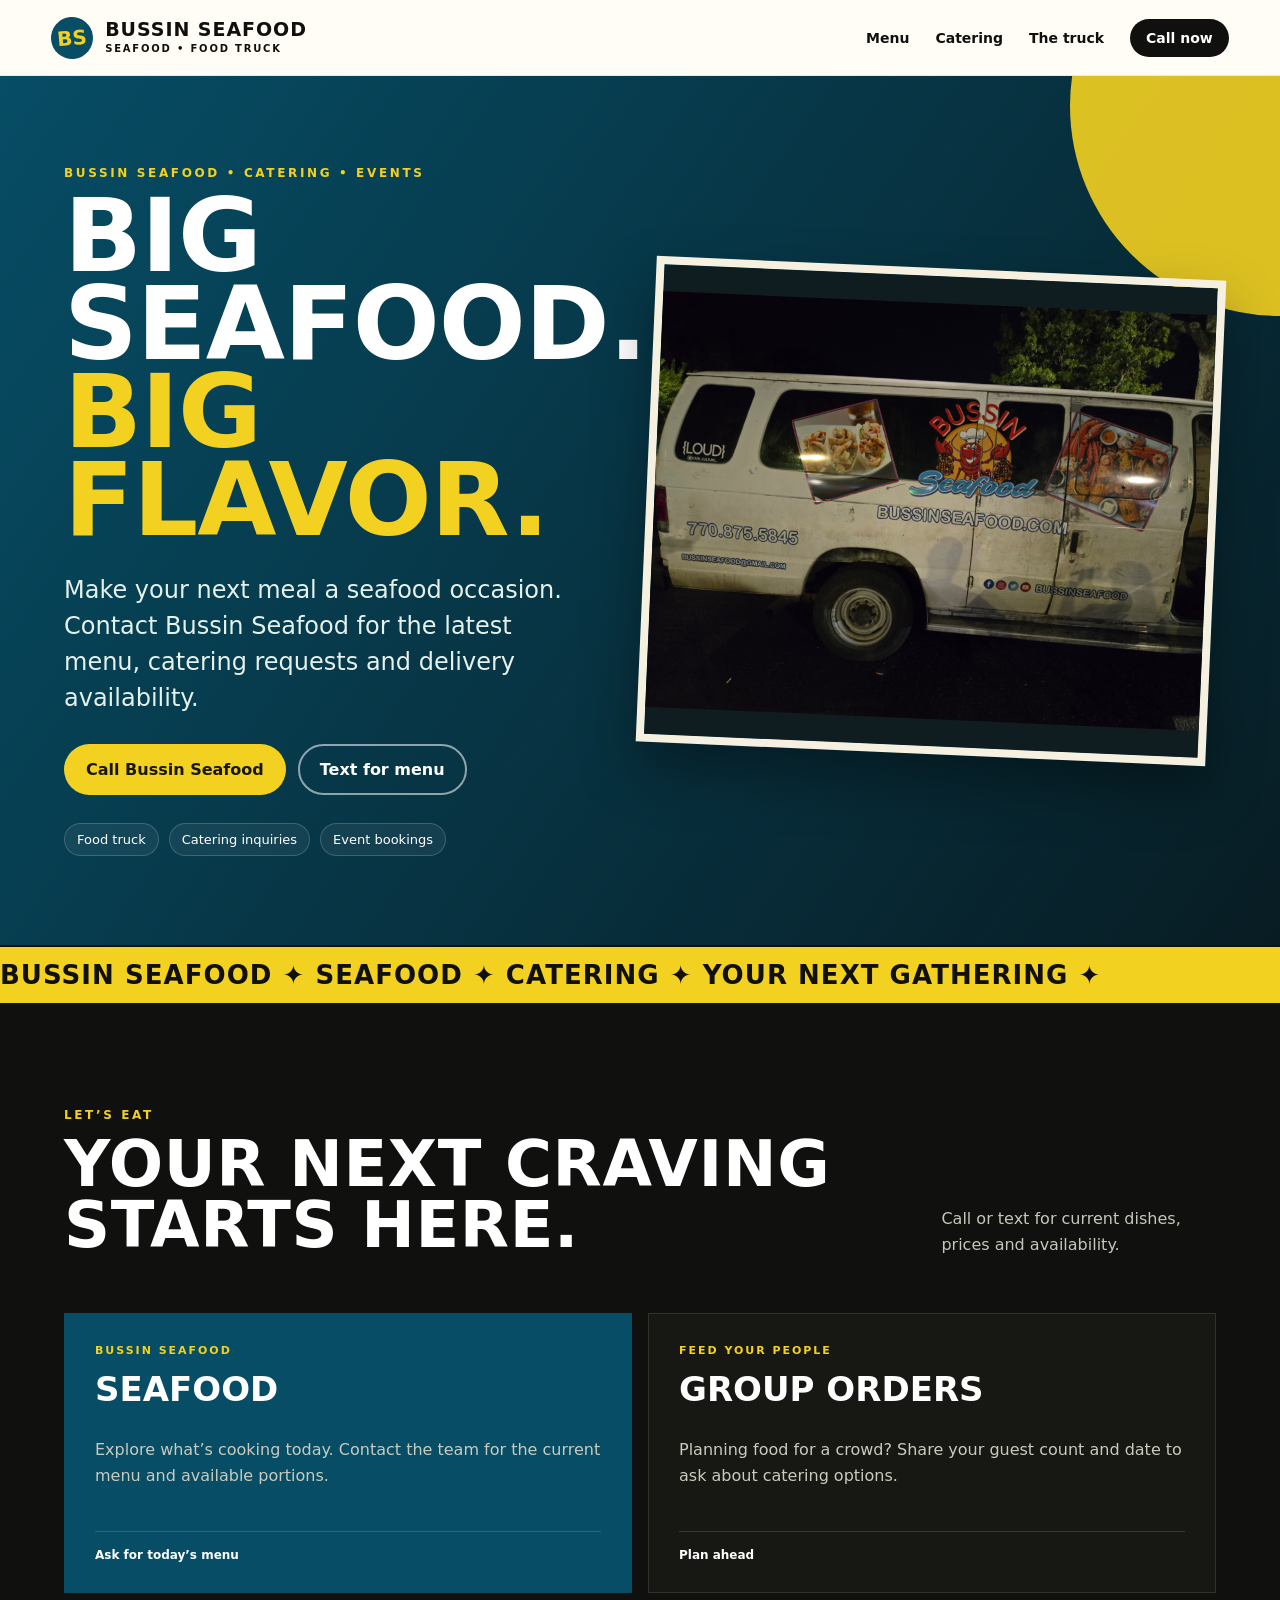
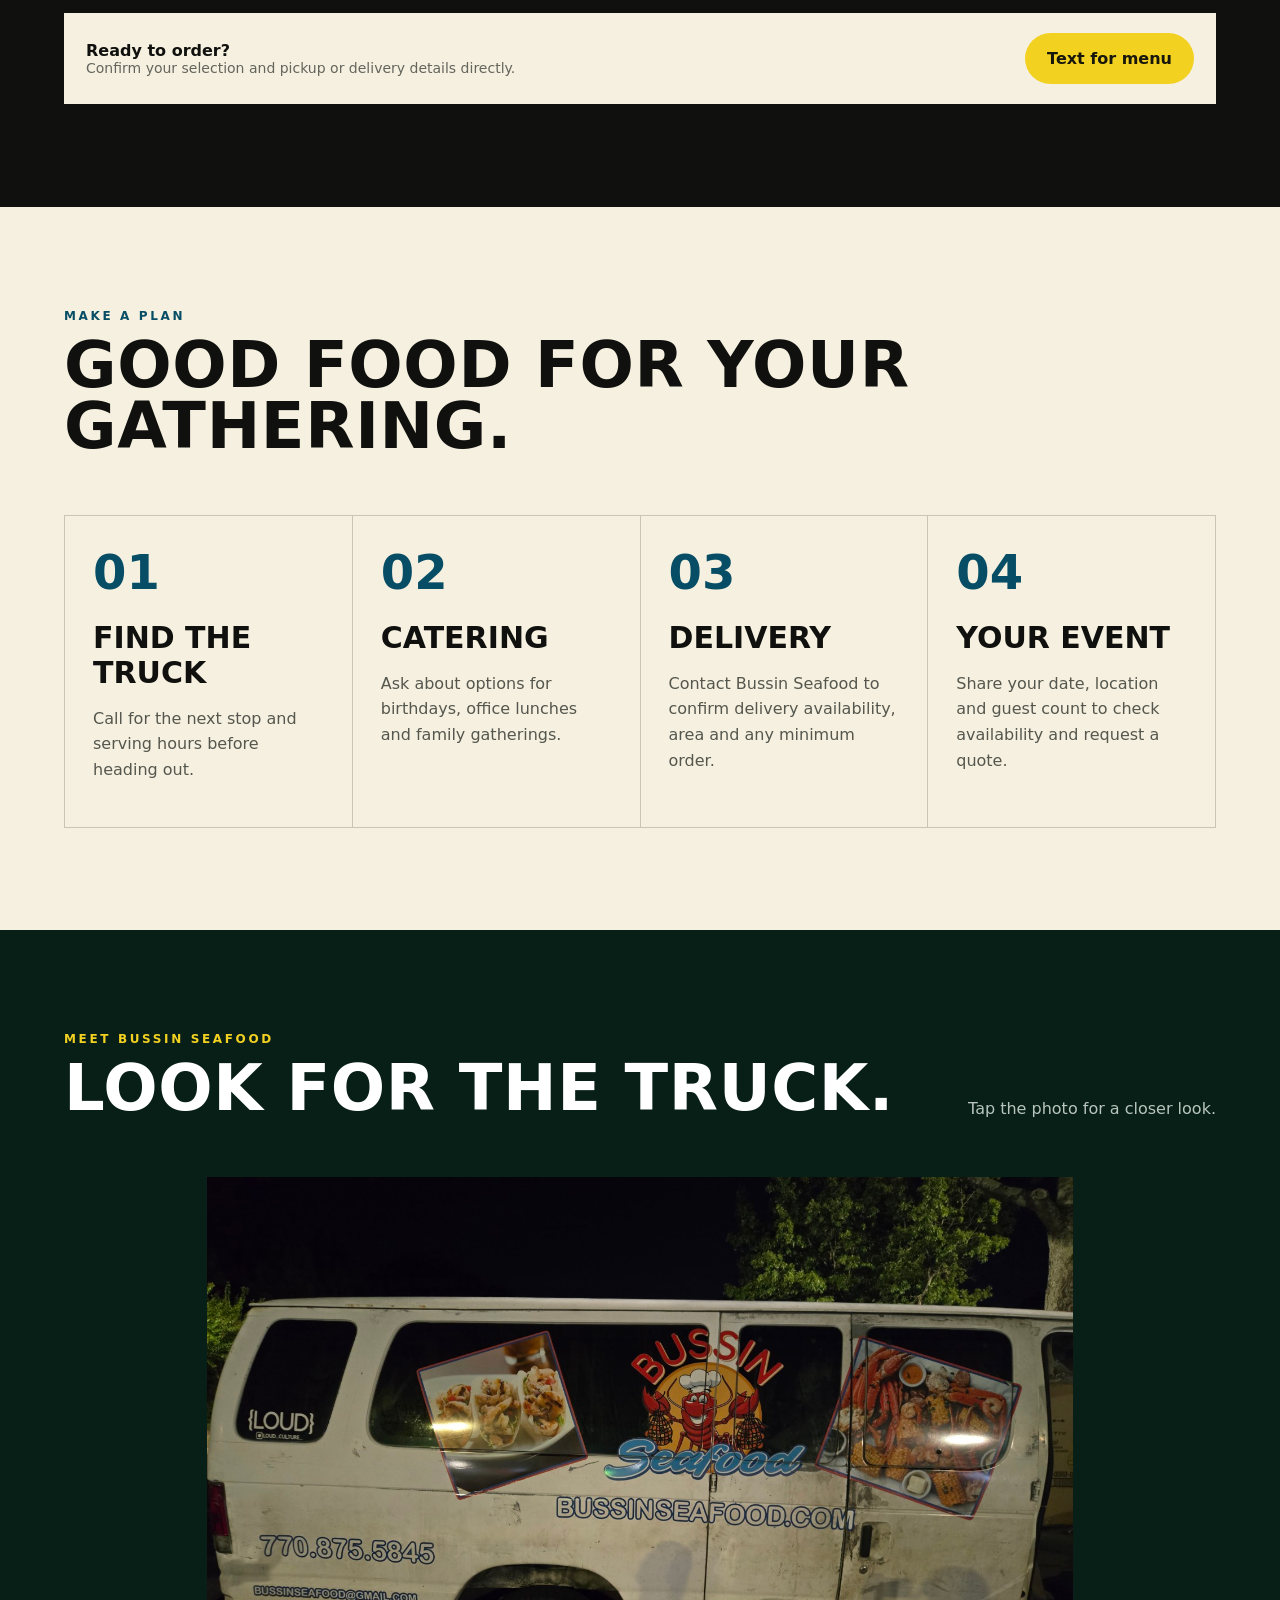
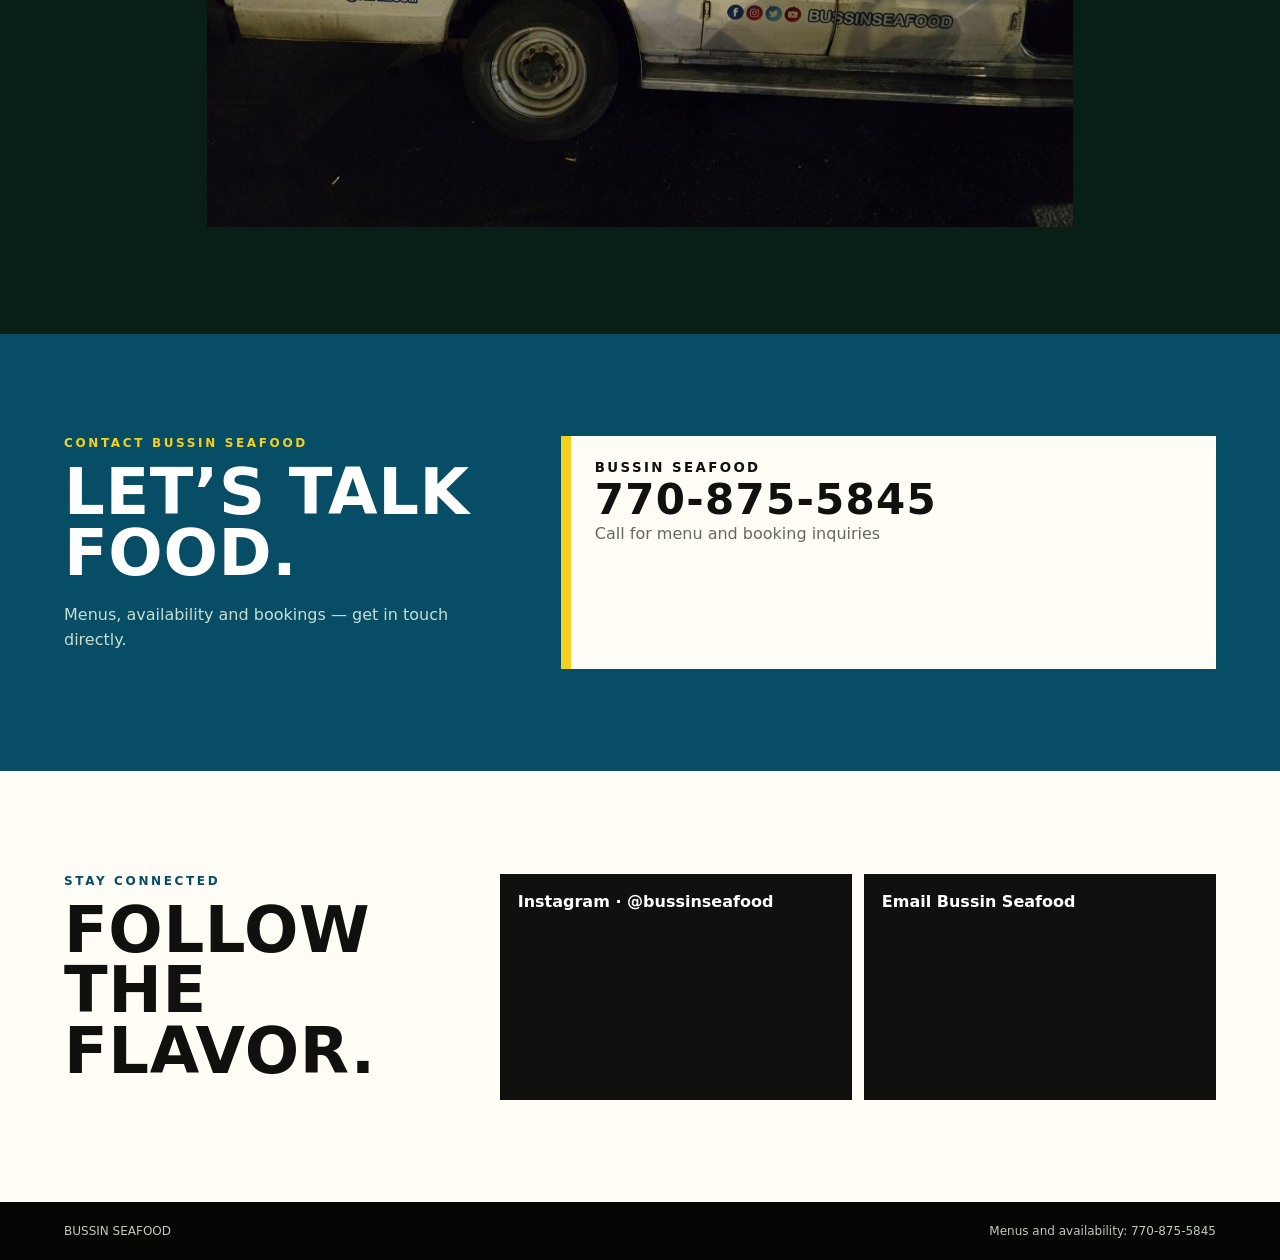
==== index.html @ ccd01eae "Publish Bussin Seafood site and sharing kit" ====
<!doctype html>
<html lang="en">
<head>
<meta charset="utf-8"><meta name="viewport" content="width=device-width, initial-scale=1">
<meta name="theme-color" content="#064d65">
<meta name="description" content="Bussin Seafood — seafood, catering inquiries and food truck bookings. Call 770-875-5845 for today’s menu and availability.">
<title>Bussin Seafood | Seafood &amp; Catering</title>
<link rel="stylesheet" href="styles.css">
</head>
<body>
<a class="skip-link" href="#top">Skip to content</a>
<header class="site-header">
<a class="brand" href="#top" aria-label="Bussin Seafood home"><span class="brand-mark">BS</span><span><strong>BUSSIN SEAFOOD</strong><small>SEAFOOD • FOOD TRUCK</small></span></a>
<button class="nav-toggle" aria-label="Toggle navigation" aria-expanded="false" aria-controls="nav">☰</button>
<nav id="nav" aria-label="Main navigation"><a href="#menu">Menu</a><a href="#services">Catering</a><a href="#gallery">The truck</a><a class="nav-cta" href="tel:+17708755845">Call now</a></nav>
</header>
<main id="top">
<section class="hero">
<div class="hero-copy"><p class="eyebrow">BUSSIN SEAFOOD • CATERING • EVENTS</p><h1>Big seafood.<em>Big flavor.</em></h1><p class="lede">Make your next meal a seafood occasion. Contact Bussin Seafood for the latest menu, catering requests and delivery availability.</p>
<div class="actions"><a class="btn primary" href="tel:+17708755845">Call Bussin Seafood</a><a class="btn ghost" href="sms:+17708755845?body=Hi%20Bussin%20Seafood%2C%20can%20you%20send%20me%20today%E2%80%99s%20menu%3F">Text for menu</a></div>
<div class="quick-facts"><span>Food truck</span><span>Catering inquiries</span><span>Event bookings</span></div></div>
<div class="hero-media"><figure class="hero-card hero-main"><img src="assets/images/truck-side-bussin.jpg" alt="Bussin Seafood branding and food photos on the truck" fetchpriority="high"></figure></div>
</section>
<section class="ticker" aria-label="Business highlights"><div>BUSSIN SEAFOOD ✦ SEAFOOD ✦ CATERING ✦ YOUR NEXT GATHERING ✦</div></section>
<section id="menu" class="section menu-section">
<div class="section-head"><div><p class="eyebrow">LET’S EAT</p><h2>Your next craving starts here.</h2></div><p class="tiny-note">Call or text for current dishes, prices and availability.</p></div>
<div class="menu-grid">
<article class="menu-card featured"><span class="menu-kicker">BUSSIN SEAFOOD</span><h3>Seafood</h3><p>Explore what’s cooking today. Contact the team for the current menu and available portions.</p><span class="tag">Ask for today’s menu</span></article>
<article class="menu-card"><span class="menu-kicker">FEED YOUR PEOPLE</span><h3>Group orders</h3><p>Planning food for a crowd? Share your guest count and date to ask about catering options.</p><span class="tag">Plan ahead</span></article>
</div>
<div class="menu-cta"><div><strong>Ready to order?</strong><span>Confirm your selection and pickup or delivery details directly.</span></div><a class="btn primary" href="sms:+17708755845?body=Hi%20Bussin%20Seafood%2C%20can%20you%20send%20me%20today%E2%80%99s%20menu%3F">Text for menu</a></div>
</section>
<section id="services" class="section services"><div class="section-head"><div><p class="eyebrow dark">MAKE A PLAN</p><h2>Good food for your gathering.</h2></div></div>
<div class="service-grid">
<article><b>01</b><h3>Find the truck</h3><p>Call for the next stop and serving hours before heading out.</p></article>
<article><b>02</b><h3>Catering</h3><p>Ask about options for birthdays, office lunches and family gatherings.</p></article>
<article><b>03</b><h3>Delivery</h3><p>Contact Bussin Seafood to confirm delivery availability, area and any minimum order.</p></article>
<article><b>04</b><h3>Your event</h3><p>Share your date, location and guest count to check availability and request a quote.</p></article>
</div></section>
<section id="gallery" class="section gallery"><div class="section-head"><div><p class="eyebrow">MEET BUSSIN SEAFOOD</p><h2>Look for the truck.</h2></div><p>Tap the photo for a closer look.</p></div>
<div class="gallery-grid"><button class="gallery-item wide" data-img="assets/images/truck-side-bussin.jpg" aria-label="Enlarge Bussin Seafood truck photo"><img src="assets/images/truck-side-bussin.jpg" alt="Bussin Seafood truck exterior" loading="lazy"></button></div></section>
<section class="section contact" id="contact"><div><p class="eyebrow">CONTACT BUSSIN SEAFOOD</p><h2>Let’s talk food.</h2><p>Menus, availability and bookings — get in touch directly.</p></div><div class="contact-cards"><a href="tel:+17708755845"><small>BUSSIN SEAFOOD</small><strong>770-875-5845</strong><span>Call for menu and booking inquiries</span></a></div></section>
<section class="section socials"><div><p class="eyebrow dark">STAY CONNECTED</p><h2>Follow the flavor.</h2></div><div class="social-links"><a href="https://www.instagram.com/bussinseafood/" target="_blank" rel="noopener noreferrer">Instagram · @bussinseafood</a><a href="mailto:bussinseafood@gmail.com">Email Bussin Seafood</a></div></section>
</main>
<footer><span>BUSSIN SEAFOOD</span><span>Menus and availability: 770-875-5845</span></footer>
<dialog id="lightbox" aria-label="Truck photo"><button id="lightboxClose" aria-label="Close image">×</button><img id="lightboxImg" alt=""></dialog>
<script src="script.js"></script>
</body>
</html>
---- styles.css ----
:root{
  --green:#0b5b3c; --green2:#118958; --yellow:#f3d121; --red:#d9462f; --ink:#10110e; --cream:#f5f0df; --paper:#fffdf6; --blue:#2f8bb8;
}
*{box-sizing:border-box}html{scroll-behavior:smooth}body{margin:0;font-family:"DM Sans",system-ui,sans-serif;background:var(--paper);color:var(--ink);overflow-x:hidden}.noise{position:fixed;inset:0;pointer-events:none;opacity:.055;z-index:99;background-image:url("data:image/svg+xml,%3Csvg viewBox='0 0 180 180' xmlns='http://www.w3.org/2000/svg'%3E%3Cfilter id='n'%3E%3CfeTurbulence type='fractalNoise' baseFrequency='.9' numOctaves='3' stitchTiles='stitch'/%3E%3C/filter%3E%3Crect width='100%25' height='100%25' filter='url(%23n)' opacity='.42'/%3E%3C/svg%3E")}.site-header{height:76px;padding:0 clamp(20px,4vw,64px);display:flex;align-items:center;justify-content:space-between;position:sticky;top:0;background:rgba(255,253,246,.92);backdrop-filter:blur(12px);z-index:50;border-bottom:1px solid rgba(0,0,0,.08)}.brand{display:flex;gap:12px;align-items:center;color:inherit;text-decoration:none;line-height:1}.brand-mark{display:grid;place-items:center;width:42px;height:42px;border-radius:50%;background:var(--green);color:var(--yellow);font-family:Anton;font-size:20px;transform:rotate(-5deg)}.brand strong{display:block;font-family:Anton;letter-spacing:.05em;font-size:19px}.brand small{font-size:10px;letter-spacing:.18em;font-weight:700}.site-header nav{display:flex;gap:26px;align-items:center}.site-header nav a{text-decoration:none;color:inherit;font-weight:700;font-size:14px}.nav-cta{background:var(--ink)!important;color:white!important;padding:11px 16px;border-radius:999px}.nav-toggle{display:none;background:none;border:0;font-size:25px}.hero{min-height:720px;background:linear-gradient(120deg,var(--green) 0%,#063c2a 55%,#05231b 100%);color:white;padding:clamp(54px,7vw,100px) clamp(20px,5vw,78px);display:grid;grid-template-columns:1fr 1.08fr;gap:54px;align-items:center;position:relative;overflow:hidden}.hero:after{content:"";position:absolute;width:420px;height:420px;border-radius:50%;background:var(--yellow);right:-210px;top:-180px;opacity:.9}.eyebrow{font-size:12px;font-weight:800;letter-spacing:.22em;color:var(--yellow);margin:0 0 12px}.eyebrow.dark{color:var(--green)}h1,h2,h3{margin-top:0}h1{font-family:Anton;font-weight:400;font-size:clamp(62px,8vw,128px);line-height:.86;letter-spacing:-.01em;margin-bottom:28px;text-transform:uppercase;max-width:750px}h1 em{display:block;font-style:normal;color:var(--yellow)}h2{font-family:Anton;font-weight:400;text-transform:uppercase;font-size:clamp(42px,5vw,74px);line-height:.95;letter-spacing:.01em;margin-bottom:18px}.lede{font-size:clamp(18px,2vw,24px);line-height:1.5;max-width:640px;color:#e5f1ea}.actions{display:flex;gap:12px;flex-wrap:wrap;margin:28px 0}.btn{display:inline-flex;align-items:center;justify-content:center;padding:14px 20px;border-radius:999px;text-decoration:none;font-weight:800;border:2px solid transparent}.btn.primary{background:var(--yellow);color:#17170b}.btn.ghost{border-color:rgba(255,255,255,.55);color:white}.menu-cta .btn.ghost,.section .btn.ghost{color:var(--ink)}.quick-facts{display:flex;flex-wrap:wrap;gap:10px}.quick-facts span{padding:8px 12px;border:1px solid rgba(255,255,255,.18);border-radius:999px;background:rgba(255,255,255,.06);font-size:13px}.hero-media{min-height:540px;position:relative;z-index:2}.hero-card{margin:0;position:absolute;overflow:hidden;border:8px solid var(--cream);box-shadow:0 26px 55px rgba(0,0,0,.35)}.hero-card img{width:100%;height:100%;object-fit:cover;display:block}.hero-main{width:90%;height:74%;right:0;top:4%;transform:rotate(2.5deg)}.hero-float{width:43%;height:43%;left:-2%;bottom:1%;transform:rotate(-6deg);border-color:var(--yellow)}.ticker{background:var(--yellow);overflow:hidden;border-block:2px solid var(--ink);font-family:Anton;font-size:26px;letter-spacing:.04em;white-space:nowrap;padding:13px 0}.ticker div{animation:marquee 18s linear infinite}@keyframes marquee{to{transform:translateX(-45%)}}.section{padding:clamp(70px,8vw,120px) clamp(20px,5vw,78px)}.intro-grid{display:grid;grid-template-columns:1.1fr .9fr;gap:60px;align-items:end}.intro-grid p:last-child{font-size:18px;line-height:1.75;color:#494a43;max-width:660px}.menu-section{background:#10110e;color:white}.section-head{display:flex;justify-content:space-between;gap:30px;align-items:end;margin-bottom:40px}.section-head>p,.tiny-note{max-width:460px;color:#77786e;line-height:1.6}.menu-section .section-head>p{color:#c5c7ba}.menu-grid{display:grid;grid-template-columns:repeat(4,1fr);gap:16px}.menu-card{padding:30px;border:1px solid #30322c;min-height:280px;background:#171814;display:flex;flex-direction:column}.menu-card.featured{background:var(--green);border-color:var(--green)}.menu-card h3{font-family:Anton;font-size:34px;font-weight:400;text-transform:uppercase;margin:12px 0}.menu-card p{color:#c9cbbe;line-height:1.6;flex:1}.menu-kicker{font-size:11px;letter-spacing:.18em;color:var(--yellow);font-weight:800}.tag{font-size:12px;font-weight:700;color:#fff;border-top:1px solid rgba(255,255,255,.14);padding-top:16px}.menu-cta{margin-top:20px;background:var(--cream);color:var(--ink);padding:20px 22px;display:flex;justify-content:space-between;gap:20px;align-items:center}.menu-cta div{display:flex;flex-direction:column}.menu-cta span{color:#64655d;font-size:14px}.services{background:var(--cream)}.service-grid{display:grid;grid-template-columns:repeat(4,1fr);gap:1px;background:#c9c5b5;border:1px solid #c9c5b5}.service-grid article{background:var(--cream);padding:28px;min-height:270px}.service-grid b{font-family:Anton;font-size:48px;color:var(--green2)}.service-grid h3{font-family:Anton;font-size:30px;text-transform:uppercase;margin:20px 0 8px}.service-grid p{color:#55574e;line-height:1.6}.gallery{background:#071f17;color:white}.gallery .section-head>p{color:#b8c5be}.gallery-grid{display:grid;grid-template-columns:1.3fr .7fr;grid-template-rows:260px 260px;gap:12px}.gallery-item{border:0;padding:0;background:none;cursor:zoom-in;overflow:hidden}.gallery-item.wide{grid-row:span 2}.gallery-item img{width:100%;height:100%;object-fit:cover;display:block;transition:transform .35s}.gallery-item:hover img{transform:scale(1.025)}.review-wrap{display:grid;grid-template-columns:1.2fr .8fr;gap:60px;align-items:center}.review-card{background:var(--yellow);padding:clamp(34px,5vw,68px);transform:rotate(-1deg);box-shadow:14px 14px 0 var(--ink)}.quote-mark{font-family:Georgia;font-size:100px;line-height:.5}.review-card blockquote{font-family:Anton;text-transform:uppercase;font-size:clamp(32px,4vw,56px);line-height:1.04;margin:12px 0 30px}.review-card p{font-weight:800}.review-side p{font-size:18px;line-height:1.7;color:#55574e}.contact{background:var(--green);color:white;display:grid;grid-template-columns:.8fr 1.2fr;gap:60px}.contact>div>p:last-child{color:#c9ded3;line-height:1.6}.contact-cards{display:grid;gap:14px}.contact-cards a{display:flex;flex-direction:column;text-decoration:none;color:var(--ink);background:var(--paper);padding:24px;border-left:10px solid var(--yellow)}.contact-cards a:nth-child(2){border-left-color:var(--red)}.contact-cards small{font-weight:800;letter-spacing:.18em}.contact-cards strong{font-family:Anton;font-size:42px;letter-spacing:.03em}.contact-cards span{color:#66695f}.socials{display:grid;grid-template-columns:.7fr 1.3fr;gap:50px}.social-links{display:grid;grid-template-columns:1fr 1fr;gap:12px}.social-links a{padding:18px;background:var(--ink);color:white;text-decoration:none;font-weight:800}.social-note{grid-column:2;color:#72746b;font-size:13px;line-height:1.6}footer{display:flex;justify-content:space-between;gap:20px;padding:22px clamp(20px,5vw,78px);background:#050604;color:#c4c7bb;font-size:12px;flex-wrap:wrap}dialog{border:0;padding:0;background:transparent;max-width:min(95vw,1200px)}dialog::backdrop{background:rgba(0,0,0,.86)}dialog img{max-width:100%;max-height:88vh;display:block;border:7px solid white}dialog button{position:absolute;right:-5px;top:-44px;border:0;background:var(--yellow);width:38px;height:38px;font-size:26px;cursor:pointer}
@media(max-width:960px){.site-header nav{display:none;position:absolute;top:76px;left:0;right:0;background:var(--paper);padding:24px;flex-direction:column;border-bottom:1px solid #ddd}.site-header nav.open{display:flex}.nav-toggle{display:block}.hero{grid-template-columns:1fr;min-height:auto}.hero-media{min-height:500px}.intro-grid,.review-wrap,.contact,.socials{grid-template-columns:1fr}.menu-grid,.service-grid{grid-template-columns:1fr 1fr}.social-note{grid-column:1}.gallery-grid{grid-template-columns:1fr;grid-template-rows:auto}.gallery-item,.gallery-item.wide{grid-row:auto;height:320px}}
@media(max-width:620px){.hero{padding-top:54px}.hero-media{min-height:360px}.hero-main{width:95%;height:70%}.hero-float{width:52%;height:44%}.menu-grid,.service-grid,.social-links{grid-template-columns:1fr}.menu-cta,.section-head{align-items:flex-start;flex-direction:column}.gallery-item,.gallery-item.wide{height:230px}.contact-cards strong{font-size:32px}.review-card{box-shadow:8px 8px 0 var(--ink)}footer{flex-direction:column}}
/* Launch accessibility and sharing additions. */
:focus-visible{outline:3px solid #2f8bb8;outline-offset:4px}
.skip-link{position:fixed;top:8px;left:8px;z-index:100;background:white;color:#10110e;padding:12px;transform:translateY(-180%)}
.skip-link:focus{transform:none}
section[id],main[id]{scroll-margin-top:90px}
dialog{padding-top:48px}dialog button{top:4px;right:4px;min-width:44px;min-height:44px}
.nav-toggle{min-width:44px;min-height:44px;cursor:pointer}
.share-page{background:var(--cream);padding:clamp(16px,5vw,64px)}
.share-card{max-width:800px;margin:auto;background:var(--paper);padding:clamp(20px,5vw,48px);border-top:12px solid var(--green)}
.share-card h1{font-family:system-ui,sans-serif;font-size:clamp(36px,7vw,64px);line-height:1.05;color:var(--green)}
.share-card p{line-height:1.6}.share-card a{color:var(--green)}.share-card a.btn{color:var(--ink)}
.share-card .phone{font-size:clamp(28px,6vw,44px);font-weight:800;margin:12px 0}
.share-card textarea{display:block;width:100%;font:inherit;padding:14px;margin-top:10px;line-height:1.5;resize:vertical}
.share-card button{font:inherit;cursor:pointer}.share-card .qr{display:block;width:min(100%,360px);height:auto;margin:24px auto}
.share-card .url{overflow-wrap:anywhere}.launch-note{padding:16px;background:#fff0b3;border-left:5px solid #8a6900}
@media(prefers-reduced-motion:reduce){html{scroll-behavior:auto}.ticker div{animation:none}.gallery-item img{transition:none}}
@media print{.share-page{padding:0}.share-card{max-width:none}.share-card .actions,textarea,label,#share-status{display:none}}

/* Independent Bussin Seafood identity and accessible interactions. */
:root{--green:#064d65;--green2:#064d65}
h1,h2,h3,.brand strong,.brand-mark,.ticker,.menu-card h3,.service-grid b,.service-grid h3,.contact-cards strong{font-family:Impact,"Arial Narrow",system-ui,sans-serif;font-weight:800}
.hero{background:linear-gradient(125deg,#064d65,#081c23)}
.hero-main{width:100%;height:90%;top:5%}
.hero-card img{object-fit:contain;background:#101d20}
.menu-grid{grid-template-columns:repeat(2,minmax(0,1fr))}
.gallery-grid{display:block}.gallery-item.wide{width:100%;height:auto}.gallery-item img{max-height:650px;object-fit:contain}
.skip-link{position:fixed;top:-100px;left:12px;z-index:100;background:white;color:black;padding:12px}.skip-link:focus{top:12px}
:focus-visible{outline:3px solid #d9462f;outline-offset:4px}section,main{scroll-margin-top:90px}
dialog button{top:10px;right:10px}.section-head,.hero-copy,.contact-cards{min-width:0}.social-links a{overflow-wrap:anywhere}
@media(max-width:620px){.menu-grid{grid-template-columns:1fr}h1{font-size:clamp(44px,12vw,74px)}.brand strong{font-size:17px}.hero-media{min-height:270px}}
@media(prefers-reduced-motion:reduce){html{scroll-behavior:auto}*,*::before,*::after{animation:none!important;transition:none!important}}
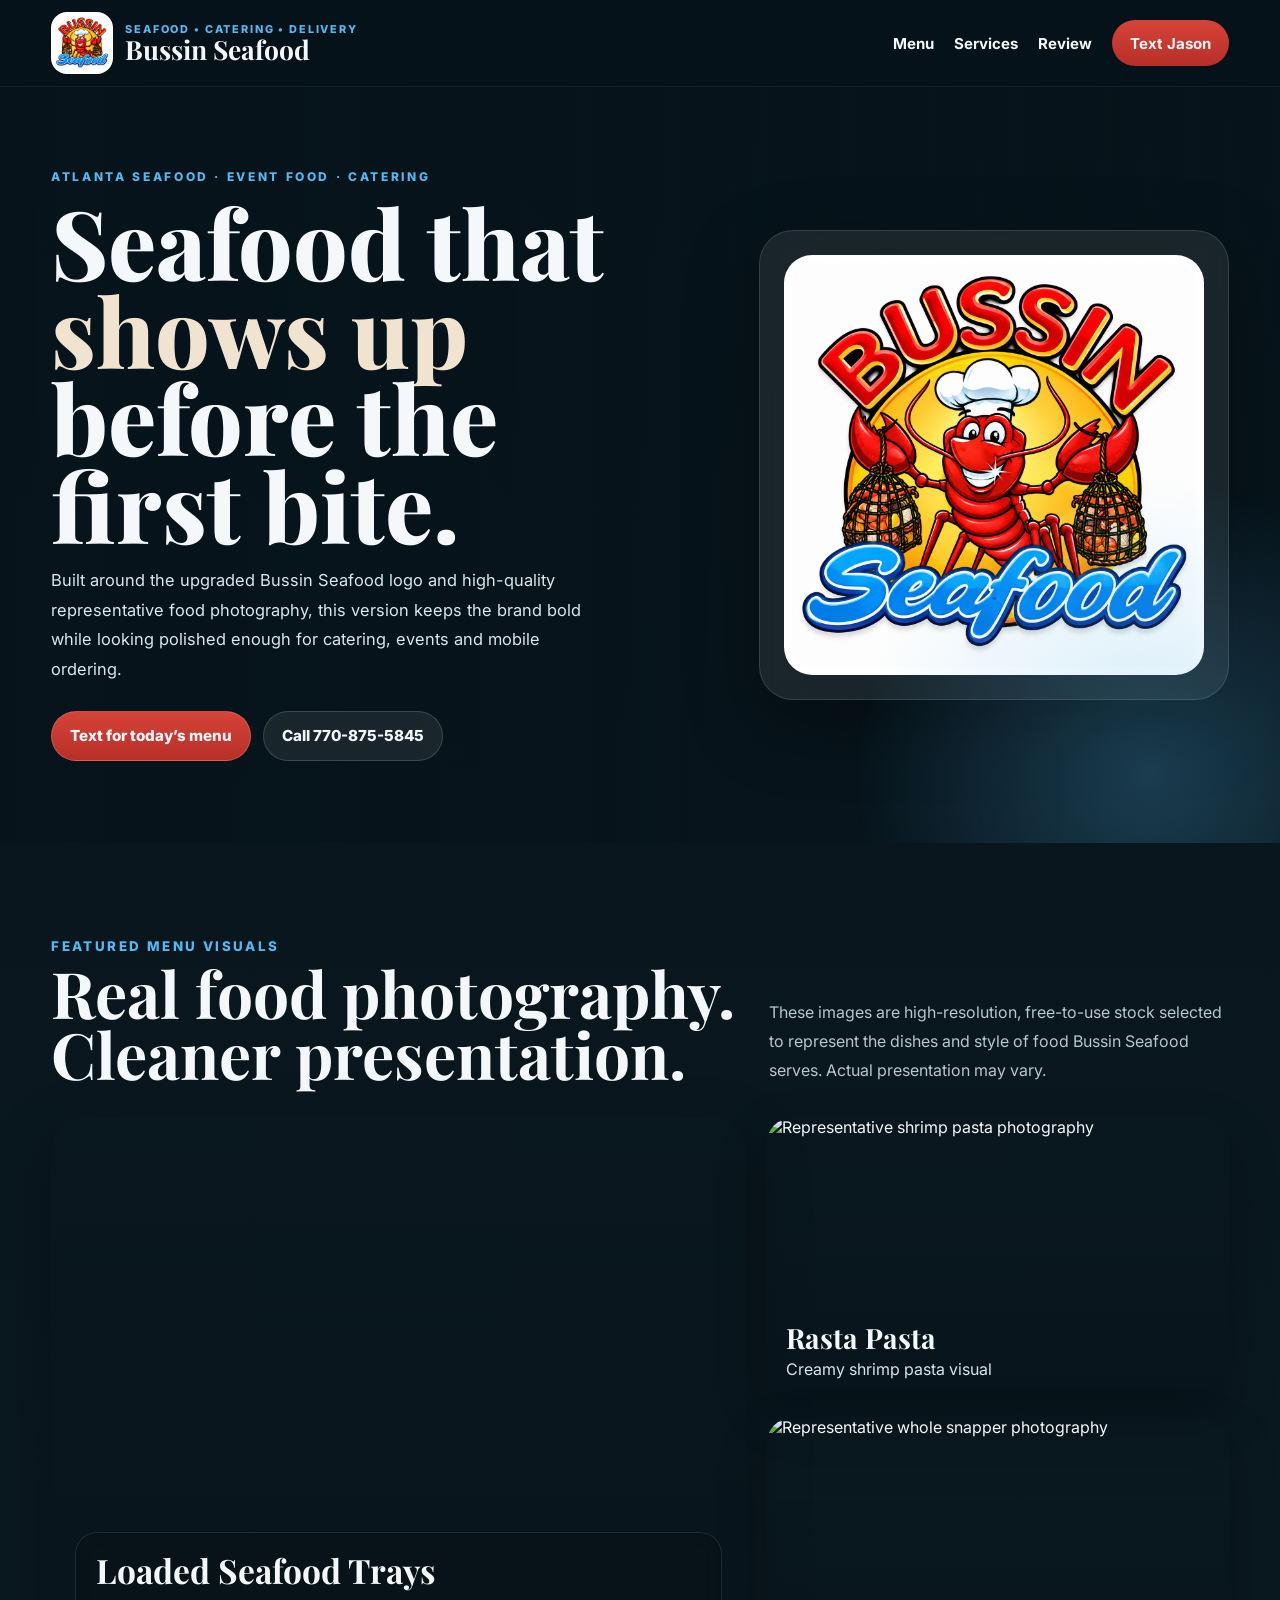
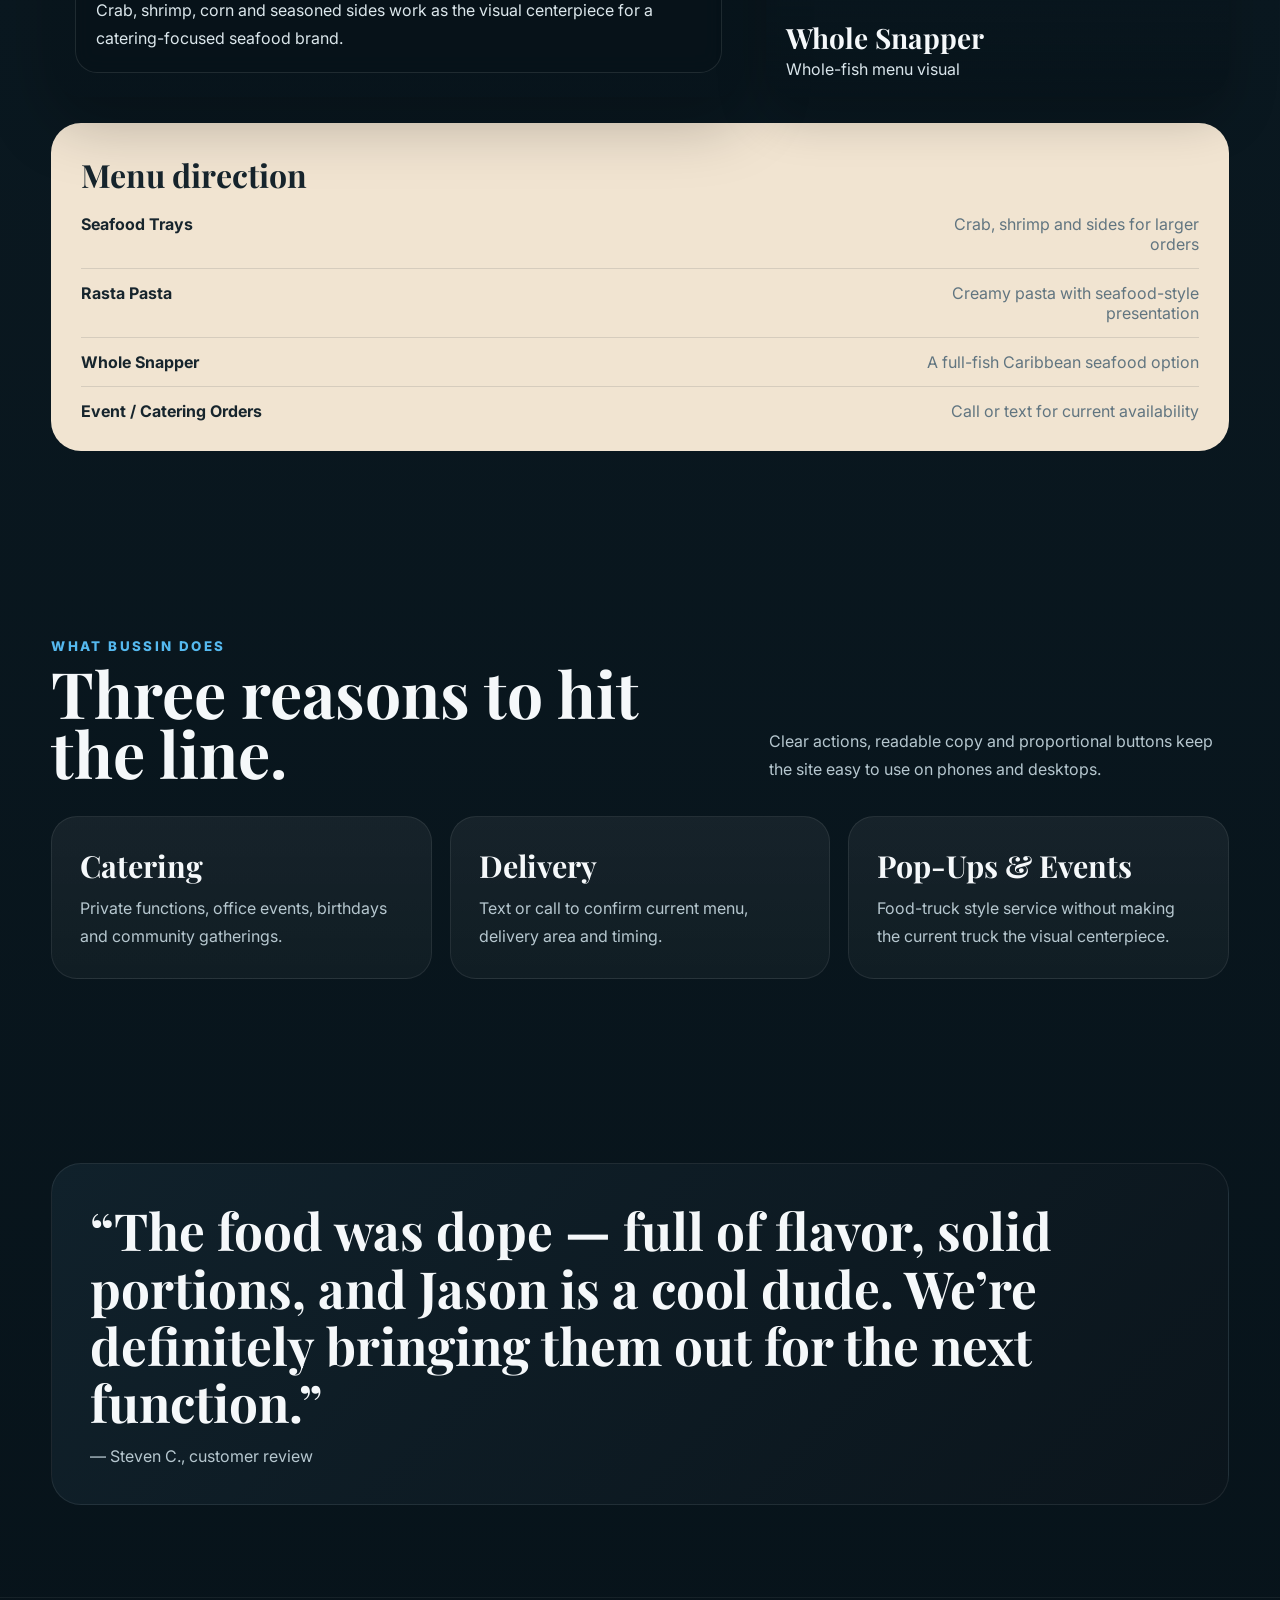
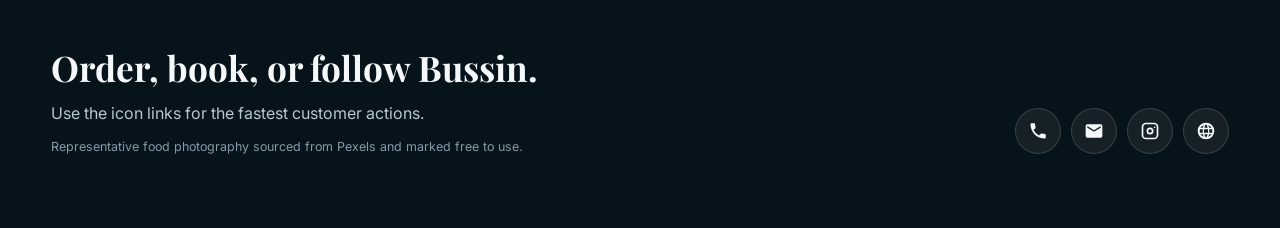
==== commit 4fcc817a: "v3: self-contained single-file site" ====
--- a/index.html
+++ b/index.html
@@ -1,49 +1,54 @@
-<!doctype html>
-<html lang="en">
-<head>
-<meta charset="utf-8"><meta name="viewport" content="width=device-width, initial-scale=1">
-<meta name="theme-color" content="#064d65">
-<meta name="description" content="Bussin Seafood — seafood, catering inquiries and food truck bookings. Call 770-875-5845 for today’s menu and availability.">
-<title>Bussin Seafood | Seafood &amp; Catering</title>
-<link rel="stylesheet" href="styles.css">
-</head>
-<body>
-<a class="skip-link" href="#top">Skip to content</a>
-<header class="site-header">
-<a class="brand" href="#top" aria-label="Bussin Seafood home"><span class="brand-mark">BS</span><span><strong>BUSSIN SEAFOOD</strong><small>SEAFOOD • FOOD TRUCK</small></span></a>
-<button class="nav-toggle" aria-label="Toggle navigation" aria-expanded="false" aria-controls="nav">☰</button>
-<nav id="nav" aria-label="Main navigation"><a href="#menu">Menu</a><a href="#services">Catering</a><a href="#gallery">The truck</a><a class="nav-cta" href="tel:+17708755845">Call now</a></nav>
-</header>
-<main id="top">
-<section class="hero">
-<div class="hero-copy"><p class="eyebrow">BUSSIN SEAFOOD • CATERING • EVENTS</p><h1>Big seafood.<em>Big flavor.</em></h1><p class="lede">Make your next meal a seafood occasion. Contact Bussin Seafood for the latest menu, catering requests and delivery availability.</p>
-<div class="actions"><a class="btn primary" href="tel:+17708755845">Call Bussin Seafood</a><a class="btn ghost" href="sms:+17708755845?body=Hi%20Bussin%20Seafood%2C%20can%20you%20send%20me%20today%E2%80%99s%20menu%3F">Text for menu</a></div>
-<div class="quick-facts"><span>Food truck</span><span>Catering inquiries</span><span>Event bookings</span></div></div>
-<div class="hero-media"><figure class="hero-card hero-main"><img src="assets/images/truck-side-bussin.jpg" alt="Bussin Seafood branding and food photos on the truck" fetchpriority="high"></figure></div>
-</section>
-<section class="ticker" aria-label="Business highlights"><div>BUSSIN SEAFOOD ✦ SEAFOOD ✦ CATERING ✦ YOUR NEXT GATHERING ✦</div></section>
-<section id="menu" class="section menu-section">
-<div class="section-head"><div><p class="eyebrow">LET’S EAT</p><h2>Your next craving starts here.</h2></div><p class="tiny-note">Call or text for current dishes, prices and availability.</p></div>
-<div class="menu-grid">
-<article class="menu-card featured"><span class="menu-kicker">BUSSIN SEAFOOD</span><h3>Seafood</h3><p>Explore what’s cooking today. Contact the team for the current menu and available portions.</p><span class="tag">Ask for today’s menu</span></article>
-<article class="menu-card"><span class="menu-kicker">FEED YOUR PEOPLE</span><h3>Group orders</h3><p>Planning food for a crowd? Share your guest count and date to ask about catering options.</p><span class="tag">Plan ahead</span></article>
-</div>
-<div class="menu-cta"><div><strong>Ready to order?</strong><span>Confirm your selection and pickup or delivery details directly.</span></div><a class="btn primary" href="sms:+17708755845?body=Hi%20Bussin%20Seafood%2C%20can%20you%20send%20me%20today%E2%80%99s%20menu%3F">Text for menu</a></div>
-</section>
-<section id="services" class="section services"><div class="section-head"><div><p class="eyebrow dark">MAKE A PLAN</p><h2>Good food for your gathering.</h2></div></div>
-<div class="service-grid">
-<article><b>01</b><h3>Find the truck</h3><p>Call for the next stop and serving hours before heading out.</p></article>
-<article><b>02</b><h3>Catering</h3><p>Ask about options for birthdays, office lunches and family gatherings.</p></article>
-<article><b>03</b><h3>Delivery</h3><p>Contact Bussin Seafood to confirm delivery availability, area and any minimum order.</p></article>
-<article><b>04</b><h3>Your event</h3><p>Share your date, location and guest count to check availability and request a quote.</p></article>
-</div></section>
-<section id="gallery" class="section gallery"><div class="section-head"><div><p class="eyebrow">MEET BUSSIN SEAFOOD</p><h2>Look for the truck.</h2></div><p>Tap the photo for a closer look.</p></div>
-<div class="gallery-grid"><button class="gallery-item wide" data-img="assets/images/truck-side-bussin.jpg" aria-label="Enlarge Bussin Seafood truck photo"><img src="assets/images/truck-side-bussin.jpg" alt="Bussin Seafood truck exterior" loading="lazy"></button></div></section>
-<section class="section contact" id="contact"><div><p class="eyebrow">CONTACT BUSSIN SEAFOOD</p><h2>Let’s talk food.</h2><p>Menus, availability and bookings — get in touch directly.</p></div><div class="contact-cards"><a href="tel:+17708755845"><small>BUSSIN SEAFOOD</small><strong>770-875-5845</strong><span>Call for menu and booking inquiries</span></a></div></section>
-<section class="section socials"><div><p class="eyebrow dark">STAY CONNECTED</p><h2>Follow the flavor.</h2></div><div class="social-links"><a href="https://www.instagram.com/bussinseafood/" target="_blank" rel="noopener noreferrer">Instagram · @bussinseafood</a><a href="mailto:bussinseafood@gmail.com">Email Bussin Seafood</a></div></section>
-</main>
-<footer><span>BUSSIN SEAFOOD</span><span>Menus and availability: 770-875-5845</span></footer>
-<dialog id="lightbox" aria-label="Truck photo"><button id="lightboxClose" aria-label="Close image">×</button><img id="lightboxImg" alt=""></dialog>
-<script src="script.js"></script>
-</body>
-</html>
+<!doctype html><html lang="en"><head>
+<meta charset="utf-8"><meta name="viewport" content="width=device-width,initial-scale=1">
+<title>Bussin Seafood | Catering · Delivery · Seafood Trays</title>
+<meta name="description" content="Bussin Seafood — seafood trays, catering, delivery and event service.">
+<link rel="preconnect" href="https://fonts.googleapis.com"><link rel="preconnect" href="https://fonts.gstatic.com" crossorigin>
+<link href="https://fonts.googleapis.com/css2?family=Inter:wght@400;500;600;700;800&family=Playfair+Display:wght@600;700;800&display=swap" rel="stylesheet">
+<style>
+:root{--bg:#07131a;--bg2:#0b1b24;--text:#f5f8fa;--muted:#b6c7cf;--red:#d64338;--red2:#b72f28;--blue:#55b9ef;--cream:#f0e3d0;--max:1240px;--scrollY:0px}
+*{box-sizing:border-box}html{scroll-behavior:smooth}body{margin:0;background:linear-gradient(180deg,#07131a,#0a1820 46%,#07131a);color:var(--text);font-family:Inter,system-ui,sans-serif;overflow-x:hidden}a{color:inherit;text-decoration:none}img{display:block;max-width:100%}
+.container{width:min(var(--max),92vw);margin:auto}
+.navwrap{position:sticky;top:0;z-index:80;background:rgba(7,19,26,.78);backdrop-filter:blur(16px);border-bottom:1px solid rgba(255,255,255,.06)}
+.nav{display:flex;justify-content:space-between;align-items:center;gap:18px;padding:12px 0}
+.brand{display:flex;align-items:center;gap:12px}.brand img{width:62px;height:62px;object-fit:contain;background:#fff;border-radius:16px;padding:4px}.brand small{display:block;color:var(--blue);letter-spacing:.17em;text-transform:uppercase;font-size:.68rem;font-weight:800}.brand strong{font:700 1.65rem/1 Playfair Display,serif}
+.navlinks{display:flex;align-items:center;gap:20px;font-weight:700;font-size:.94rem}.navlinks .cta{background:linear-gradient(180deg,var(--red),var(--red2));padding:12px 18px;border-radius:999px;min-height:46px;display:inline-flex;align-items:center}
+.hero{position:relative;min-height:84vh;display:grid;align-items:center;overflow:hidden}.hero:before{content:"";position:absolute;inset:0;background:linear-gradient(90deg,rgba(7,19,26,.95) 0%,rgba(7,19,26,.82) 46%,rgba(7,19,26,.36) 100%),url('https://images.pexels.com/photos/4597169/pexels-photo-4597169.jpeg?cs=srgb&dl=pexels-sandy-torchon-2229511-4597169.jpg&fm=jpg') center/cover;transform:translateY(calc(var(--scrollY) * .06)) scale(1.08);filter:saturate(1.08)}.hero:after{content:"";position:absolute;inset:auto -180px -240px auto;width:620px;height:620px;border-radius:50%;background:radial-gradient(circle,rgba(85,185,239,.25),transparent 68%)}
+.hero .inner{position:relative;display:grid;grid-template-columns:1.05fr .95fr;gap:42px;align-items:center;padding:74px 0}
+.kicker{color:var(--blue);font-size:.75rem;letter-spacing:.22em;text-transform:uppercase;font-weight:800}h1{font:800 clamp(3.7rem,7.5vw,6.8rem)/.91 Playfair Display,serif;margin:14px 0 18px;max-width:10ch}h1 span{color:var(--cream)}.hero p{max-width:56ch;color:#dce7ec;line-height:1.8;font-size:1.03rem}.actions{display:flex;gap:12px;flex-wrap:wrap;margin-top:26px}.btn{min-height:50px;padding:14px 18px;border-radius:999px;font-weight:800;font-size:.95rem;display:inline-flex;align-items:center;justify-content:center;border:1px solid rgba(255,255,255,.16)}.btn.primary{background:linear-gradient(180deg,var(--red),var(--red2))}.btn.secondary{background:rgba(255,255,255,.08)}
+.heroLogo{justify-self:end;max-width:470px;padding:24px;border-radius:34px;background:rgba(255,255,255,.08);border:1px solid rgba(255,255,255,.12);backdrop-filter:blur(10px);box-shadow:0 24px 70px rgba(0,0,0,.34)}.heroLogo img{background:white;border-radius:28px;padding:8px}
+section{padding:92px 0}.head{display:grid;grid-template-columns:1fr auto;gap:28px;align-items:end;margin-bottom:32px}.head small{color:var(--blue);font-weight:800;letter-spacing:.18em;text-transform:uppercase}.head h2{font:700 clamp(2.6rem,5vw,4.3rem)/.95 Playfair Display,serif;margin:8px 0 0}.head p{max-width:46ch;color:var(--muted);line-height:1.8;margin:0}
+.showcase{display:grid;grid-template-columns:1.2fr .8fr;gap:20px;align-items:stretch}.feature{min-height:580px;position:relative;border-radius:34px;overflow:hidden;background:linear-gradient(180deg,rgba(7,19,26,.08),rgba(7,19,26,.78)),url('https://images.pexels.com/photos/4597169/pexels-photo-4597169.jpeg?cs=srgb&dl=pexels-sandy-torchon-2229511-4597169.jpg&fm=jpg') center/cover;box-shadow:0 24px 65px rgba(0,0,0,.26)}.featurecopy{position:absolute;left:24px;right:24px;bottom:24px;padding:20px;border-radius:22px;background:rgba(7,19,26,.72);backdrop-filter:blur(10px);border:1px solid rgba(255,255,255,.10)}.featurecopy h3{font:700 2.1rem/1.02 Playfair Display,serif;margin:0 0 8px}.featurecopy p{margin:0;color:#dce7ec;line-height:1.75}
+.menuStack{display:grid;gap:20px}.menuPhoto{position:relative;min-height:280px;border-radius:28px;overflow:hidden;box-shadow:0 20px 50px rgba(0,0,0,.22)}.menuPhoto img{width:100%;height:100%;object-fit:cover;position:absolute;inset:0}.menuPhoto:after{content:"";position:absolute;inset:0;background:linear-gradient(180deg,transparent 30%,rgba(7,19,26,.82))}.menuPhoto .label{position:absolute;z-index:2;left:20px;right:20px;bottom:18px}.menuPhoto .label strong{font:700 1.75rem Playfair Display,serif}.menuPhoto .label span{display:block;color:#d9e5eb;margin-top:3px}
+.menuList{margin-top:26px;padding:30px;border-radius:30px;background:#f1e4d1;color:#17252d}.menuList h3{font:700 2rem Playfair Display,serif;margin:0 0 18px}.menuList ul{list-style:none;padding:0;margin:0;display:grid;gap:14px}.menuList li{display:flex;justify-content:space-between;gap:18px;padding-bottom:14px;border-bottom:1px solid rgba(23,37,45,.12)}.menuList li:last-child{border-bottom:none;padding-bottom:0}.menuList b{font-size:1rem}.menuList span{color:#617580;text-align:right;max-width:28ch}
+.serviceRow{display:grid;grid-template-columns:repeat(3,1fr);gap:18px}.service{padding:28px;border-radius:26px;background:linear-gradient(180deg,rgba(255,255,255,.06),rgba(255,255,255,.035));border:1px solid rgba(255,255,255,.08)}.service h3{font:700 1.9rem Playfair Display,serif;margin:0 0 8px}.service p{margin:0;color:var(--muted);line-height:1.75}
+.quote{padding:38px;border-radius:30px;background:linear-gradient(135deg,#10212b,#0b151c);border:1px solid rgba(255,255,255,.08)}blockquote{margin:0;font:700 clamp(2rem,4vw,3.4rem)/1.12 Playfair Display,serif}.author{margin-top:14px;color:var(--muted)}
+.footer{padding:46px 0 74px;border-top:1px solid rgba(255,255,255,.06)}.foot{display:grid;grid-template-columns:1fr auto;gap:24px;align-items:end}.foot h3{font:700 2.2rem Playfair Display,serif;margin:0 0 8px}.foot p{margin:0;color:var(--muted);line-height:1.75}.socials{display:flex;gap:10px;flex-wrap:wrap;justify-content:flex-end}.credit{margin-top:12px;font-size:.78rem;color:#849aa5}
+
+.iconlink{width:46px;height:46px;border-radius:50%;display:inline-grid;place-items:center;border:1px solid rgba(255,255,255,.14);background:rgba(255,255,255,.06);transition:.2s ease}
+.iconlink:hover{transform:translateY(-2px);background:rgba(255,255,255,.11)}
+.iconlink svg{width:20px;height:20px;fill:currentColor}
+
+.reveal{opacity:0;transform:translateY(24px);transition:.65s ease}.reveal.show{opacity:1;transform:none}
+@media(max-width:980px){.hero .inner,.showcase,.foot,.head{grid-template-columns:1fr}.heroLogo{justify-self:start;max-width:430px}.navlinks a:not(.cta){display:none}.serviceRow{grid-template-columns:1fr}.socials{justify-content:flex-start}}
+@media(max-width:620px){.brand strong{font-size:1.35rem}.brand img{width:50px;height:50px}h1{font-size:3.55rem}.hero .inner{padding:54px 0}.feature{min-height:500px}.btn{width:100%}}
+</style></head><body>
+<div class="navwrap"><div class="container nav"><a class="brand" href="#top"><img src="[data-uri]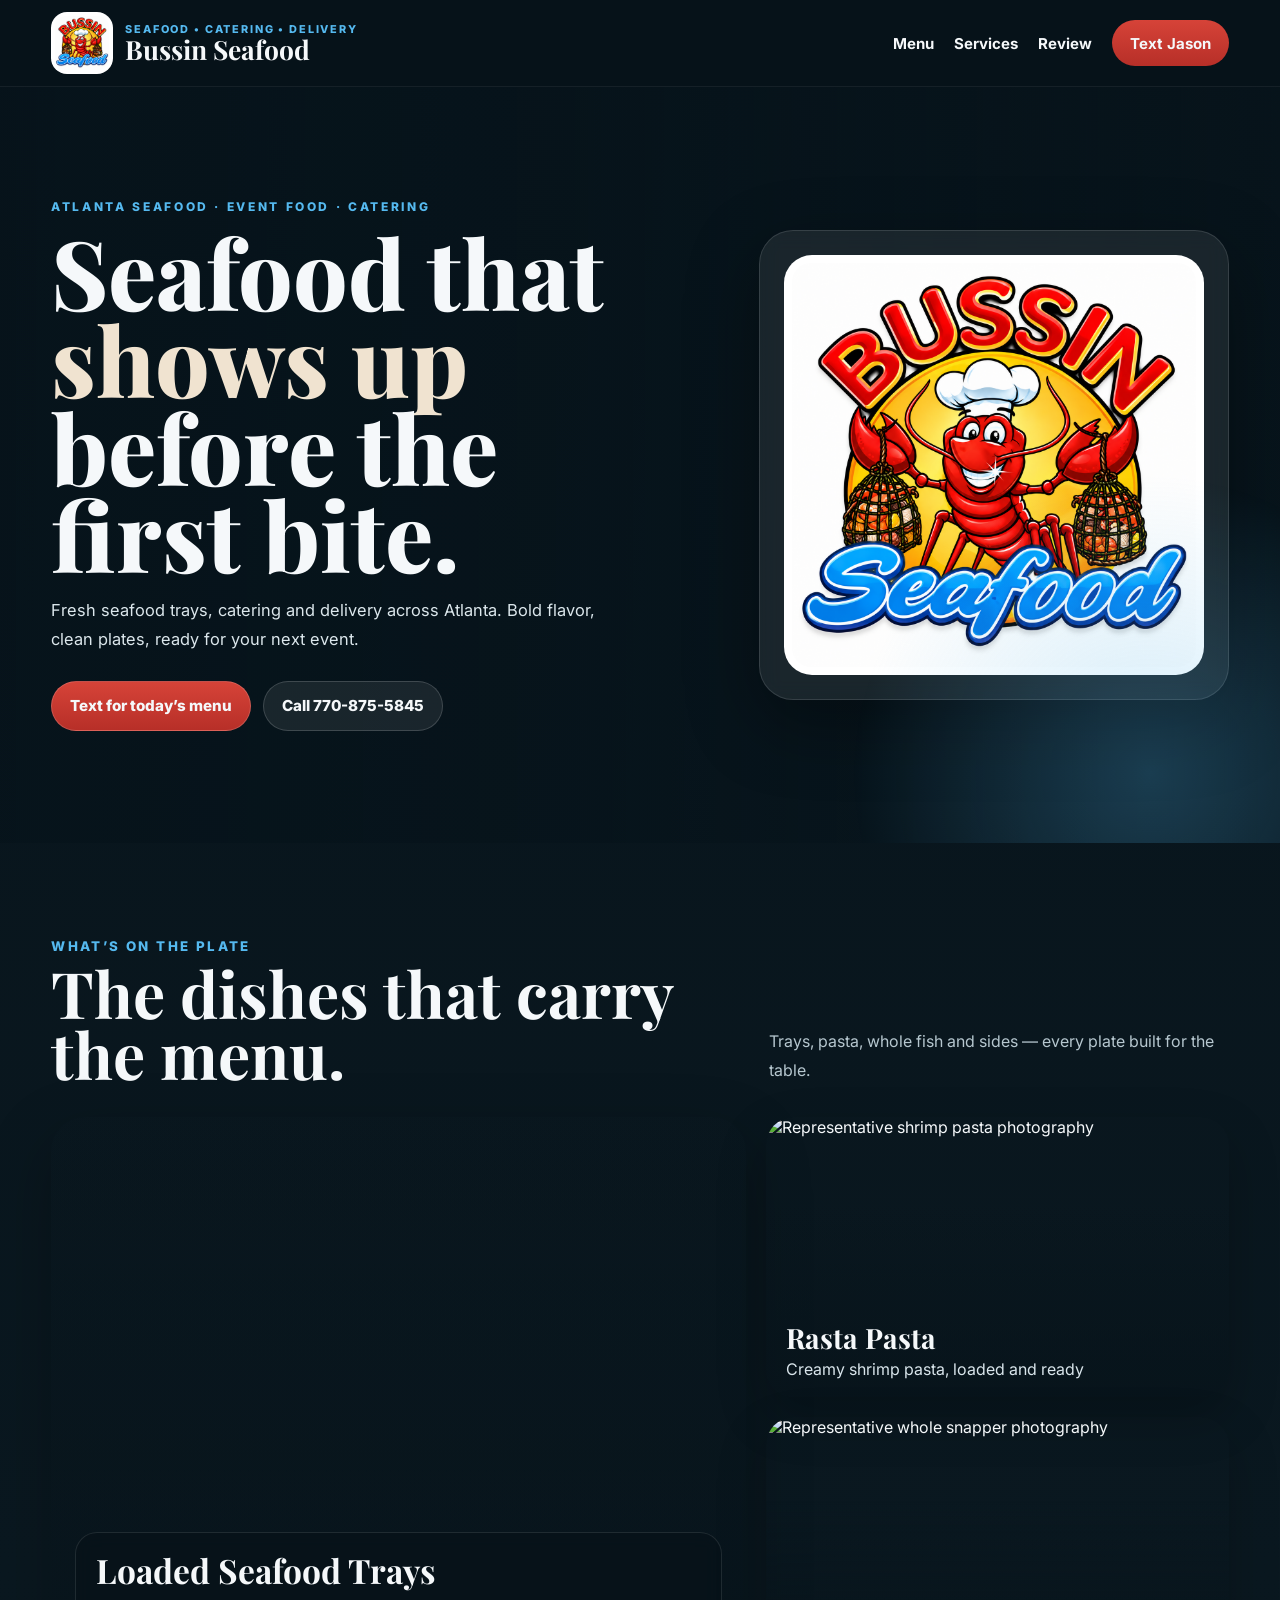
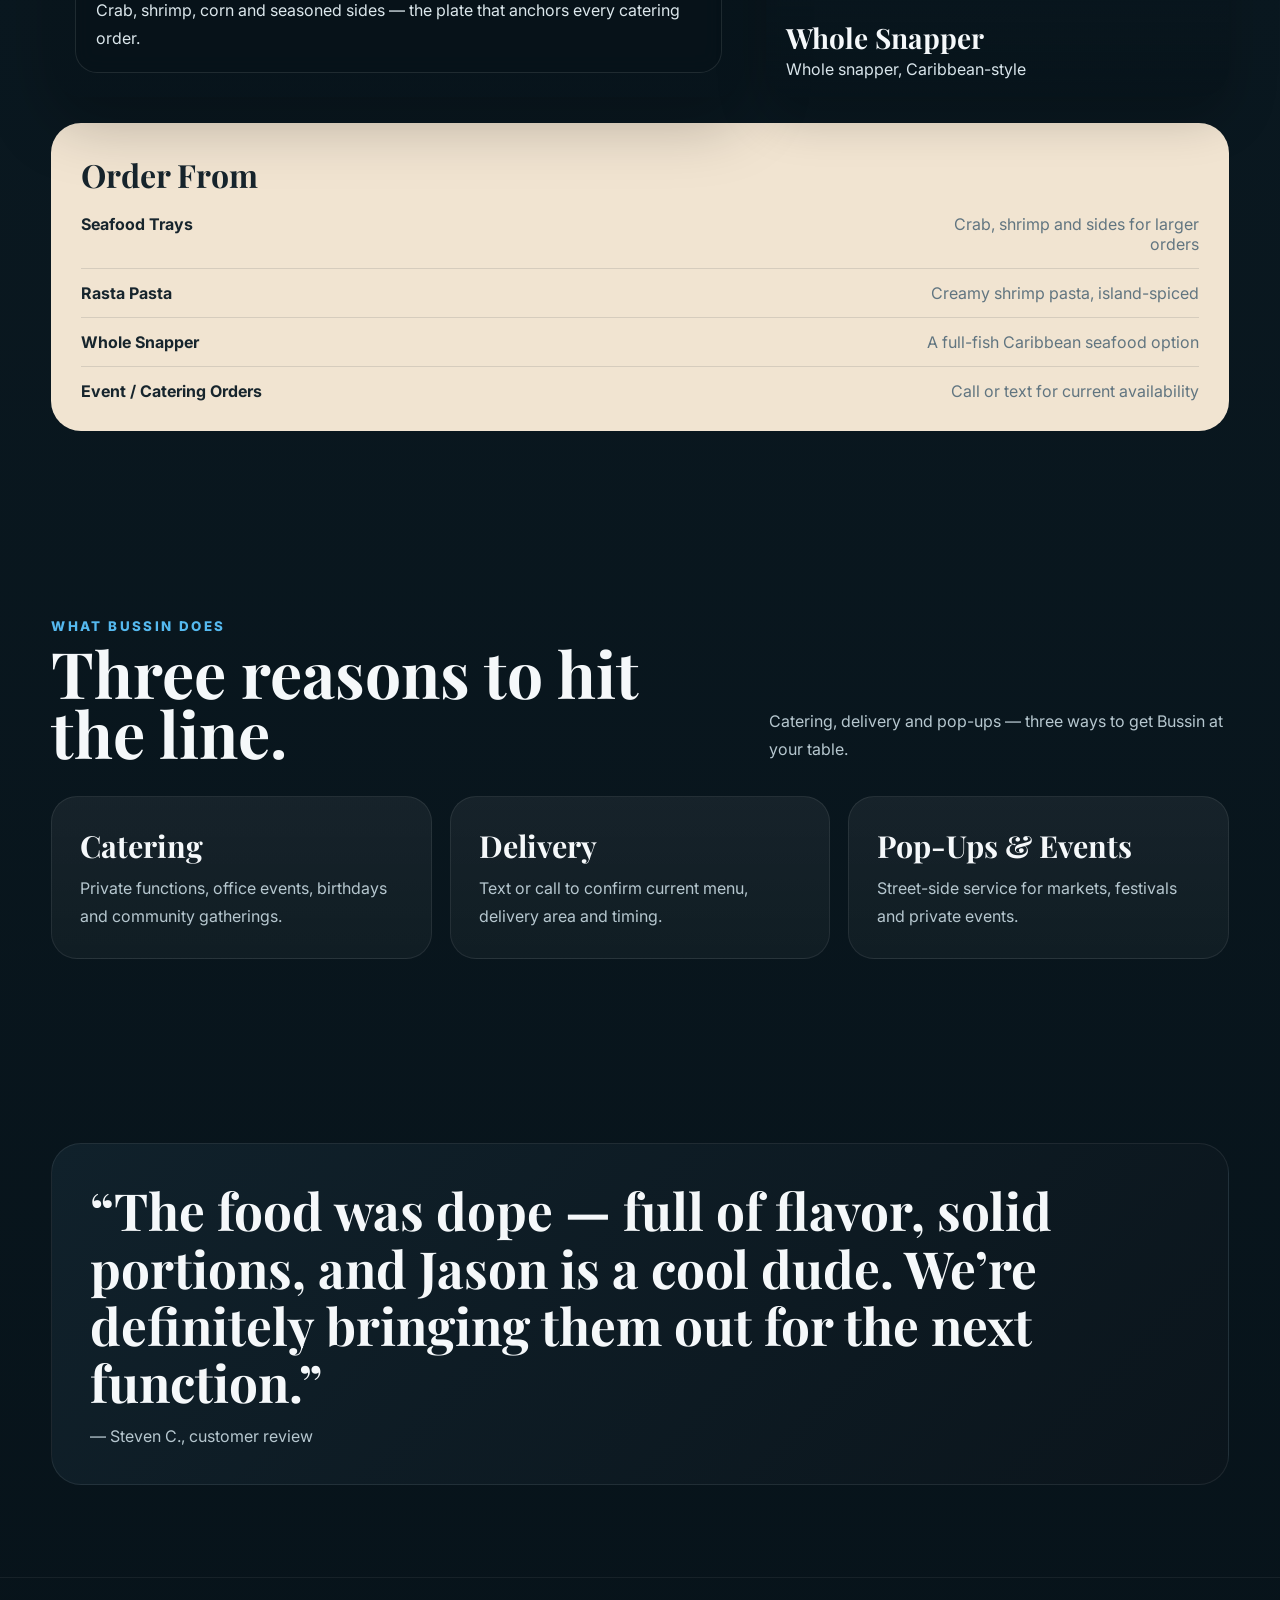
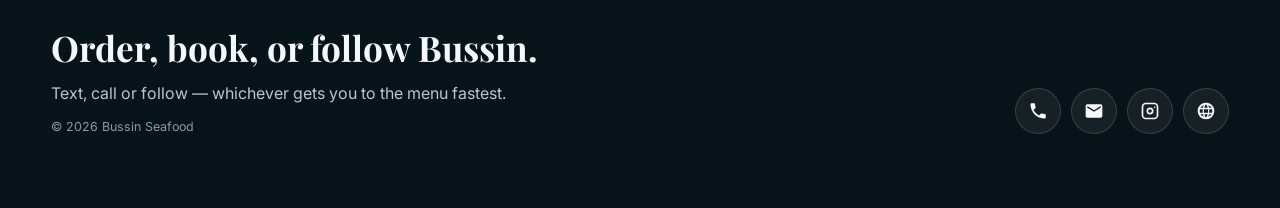
==== commit c5699510: "Remove AI-to-developer copy; customer-facing verbiage only" ====
--- a/index.html
+++ b/index.html
@@ -33,13 +33,13 @@
 @media(max-width:620px){.brand strong{font-size:1.35rem}.brand img{width:50px;height:50px}h1{font-size:3.55rem}.hero .inner{padding:54px 0}.feature{min-height:500px}.btn{width:100%}}
 </style></head><body>
 <div class="navwrap"><div class="container nav"><a class="brand" href="#top"><img src="[data-uri]